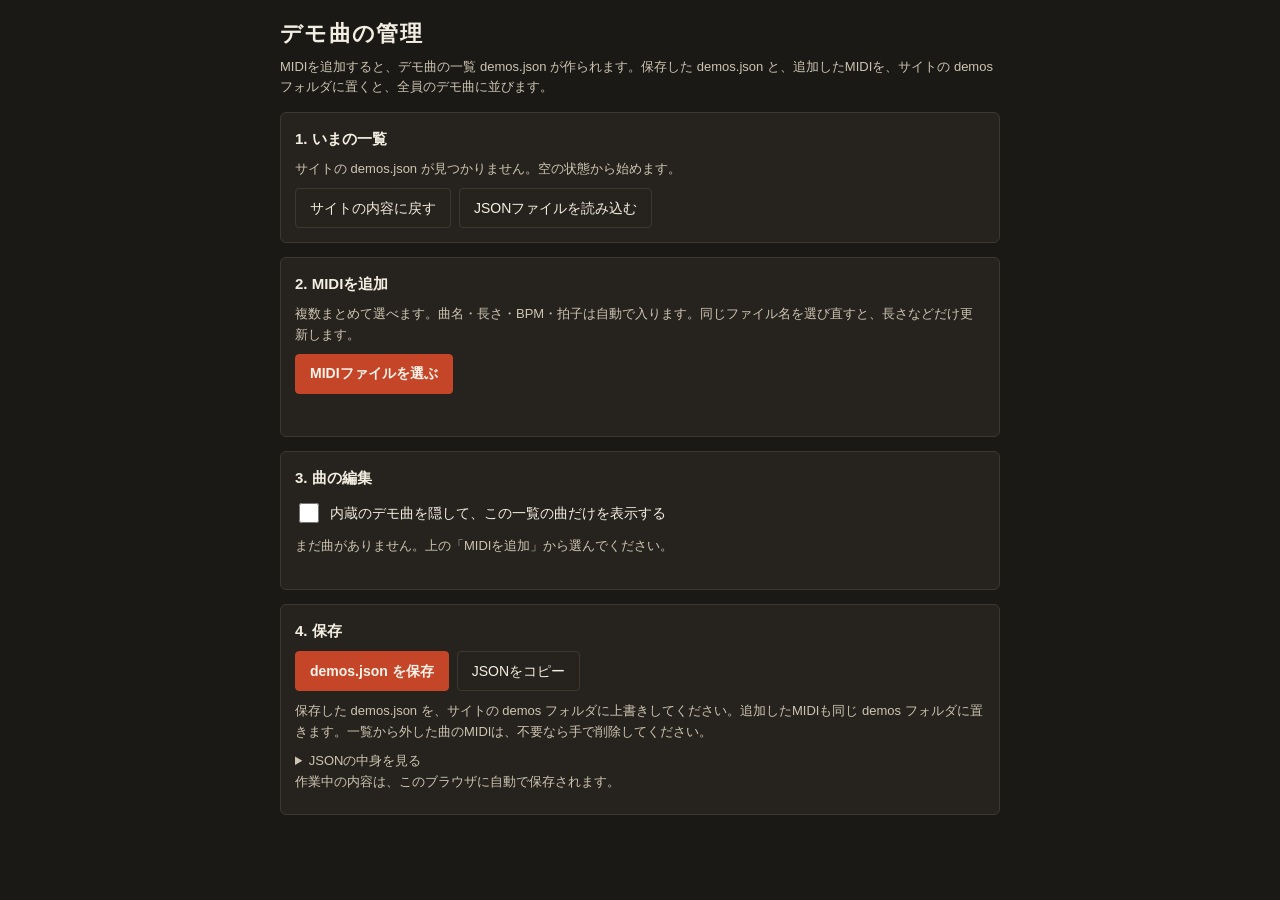
==== demos/admin.html @ 48be433e "Rename admin.html to admin.html" ====
<!doctype html>
<html lang="ja">
<head>
<meta charset="utf-8">
<meta name="viewport" content="width=device-width,initial-scale=1">
<meta name="theme-color" content="#1b1916">
<meta name="robots" content="noindex">
<title>デモ曲の管理</title>
<style>
:root { --bg:#1b1916; --panel:#26231e; --line:#3d382f; --fg:#f3eee2; --mute:#cdc5b2; --tap:#c44527; --tap-l:#f07a55; --on-tap:#fff4ea; --warn:#f2d98a; --ng:#ff7a7a; }
* { box-sizing:border-box; }
body { margin:0; background:var(--bg); color:var(--fg); font:15px/1.6 -apple-system,BlinkMacSystemFont,"Hiragino Sans","Yu Gothic",sans-serif; padding:max(14px,env(safe-area-inset-top)) 14px 40px; }
main { max-width:720px; margin:0 auto; }
h1 { font:700 22px/1.3 "Hiragino Mincho ProN","Yu Mincho","Noto Serif JP",serif; letter-spacing:.06em; margin:6px 0 8px; }
h2 { font-size:15px; margin:0 0 8px; }
p { margin:0 0 8px; }
.lead, .hint { color:var(--mute); font-size:13px; }
section { background:var(--panel); border:1px solid var(--line); border-radius:6px; padding:14px; margin:14px 0; }
button, .btn { font:inherit; font-size:14px; min-height:40px; padding:0 14px; border-radius:4px; border:1px solid var(--line); background:var(--panel); color:var(--fg); cursor:pointer; display:inline-flex; align-items:center; justify-content:center; }
button.main, .btn.main { background:var(--tap); border-color:var(--tap); color:var(--on-tap); font-weight:700; }
button:disabled { opacity:.45; cursor:default; }
button.danger { border-color:#7a3a2c; color:var(--tap-l); }
.btns { display:flex; flex-wrap:wrap; gap:8px; margin-top:8px; }
input[type=file] { display:none; }
input[type=text], select { width:100%; min-height:40px; padding:8px 10px; font-size:16px; background:var(--bg); color:var(--fg); border:1px solid var(--line); border-radius:4px; }
label { display:block; font-size:12px; color:var(--mute); margin-top:8px; }
label.chk { display:flex; align-items:center; gap:8px; font-size:14px; color:var(--fg); margin-top:10px; }
label.chk input { width:20px; height:20px; accent-color:var(--tap); }
.status { min-height:1.6em; font-size:13px; color:var(--mute); }
.status.ok { color:#6edc8c; } .status.ng { color:var(--ng); }
.card { border:1px solid var(--line); border-radius:6px; padding:12px; margin-top:10px; background:var(--bg); }
.grid2 { display:grid; grid-template-columns:1fr 1fr; gap:10px; }
@media (max-width:480px) { .grid2 { grid-template-columns:1fr; } }
.meta { font-size:12px; color:var(--mute); margin-top:8px; }
.warn { font-size:12px; color:var(--warn); margin-top:4px; }
.empty { color:var(--mute); font-size:13px; padding:10px 0; }
pre { background:var(--bg); border:1px solid var(--line); border-radius:4px; padding:10px; overflow:auto; font-size:12px; max-height:260px; white-space:pre-wrap; word-break:break-all; }
summary { cursor:pointer; font-size:13px; color:var(--mute); }
</style>
</head>
<body>
<main>
  <h1>デモ曲の管理</h1>
  <p class="lead">MIDIを追加すると、デモ曲の一覧 demos.json が作られます。保存した demos.json と、追加したMIDIを、サイトの demos フォルダに置くと、全員のデモ曲に並びます。</p>

  <section>
    <h2>1. いまの一覧</h2>
    <p id="src" class="status">読み込み中…</p>
    <div class="btns">
      <button id="reload" type="button">サイトの内容に戻す</button>
      <label class="btn" for="jsonIn" style="margin:0">JSONファイルを読み込む</label><input id="jsonIn" type="file" accept=".json,application/json">
    </div>
  </section>

  <section>
    <h2>2. MIDIを追加</h2>
    <p class="hint">複数まとめて選べます。曲名・長さ・BPM・拍子は自動で入ります。同じファイル名を選び直すと、長さなどだけ更新します。</p>
    <div class="btns"><label class="btn main" for="midiIn" style="margin:0">MIDIファイルを選ぶ</label><input id="midiIn" type="file" accept=".mid,.midi,audio/midi,audio/x-midi" multiple></div>
    <p id="msg" class="status" aria-live="polite"></p>
  </section>

  <section>
    <h2>3. 曲の編集</h2>
    <label class="chk"><input id="hideBuiltin" type="checkbox"> 内蔵のデモ曲を隠して、この一覧の曲だけを表示する</label>
    <div id="list"></div>
  </section>

  <section>
    <h2>4. 保存</h2>
    <p id="problem" class="warn" hidden></p>
    <div class="btns">
      <button id="save" class="main" type="button">demos.json を保存</button>
      <button id="copy" type="button">JSONをコピー</button>
    </div>
    <p class="hint" style="margin-top:10px">保存した demos.json を、サイトの demos フォルダに上書きしてください。追加したMIDIも同じ demos フォルダに置きます。一覧から外した曲のMIDIは、不要なら手で削除してください。</p>
    <details><summary>JSONの中身を見る</summary><pre id="json"></pre></details>
    <p class="hint">作業中の内容は、このブラウザに自動で保存されます。</p>
  </section>
</main>

<script>
(function () {
"use strict";
var DIFFS = [["easy", "やさしい"], ["normal", "ふつう"], ["hard", "むずかしい"], ["lunatic", "狂気的ー"]];
var FILE_RE = /^[\p{L}\p{N}_\-. ]{1,80}\.midi?$/iu;     // サイト本体（index.html）と同じ規則
var DRAFT = "mr_demo_admin_v1";
var state = { hideBuiltin: false, songs: [] };
var $ = function (id) { return document.getElementById(id); };

/* ---------- 補助 ---------- */
function jp(d) { for (var i = 0; i < DIFFS.length; i++) if (DIFFS[i][0] === d) return DIFFS[i][1]; return ""; }
function autoSub(s) { return s.bpm ? jp(s.diff) + " / " + s.bpm + " BPM / " + (s.sig || 4) + "拍子" : ""; }
var SUB_RE = /^(?:やさしい|ふつう|むずかしい|狂気的ー) \/ (\d+) BPM \/ (\d+)拍子$/;
function say(text, cls) { var m = $("msg"); m.textContent = text; m.className = "status" + (cls ? " " + cls : ""); }
function h(tag, props) {
  var e = document.createElement(tag);
  Object.keys(props || {}).forEach(function (k) { if (k === "text") e.textContent = props[k]; else if (k in e && k !== "list") e[k] = props[k]; else e.setAttribute(k, props[k]); });
  for (var i = 2; i < arguments.length; i++) if (arguments[i]) e.append(arguments[i]);
  return e;
}
function stem(f) { return f.replace(/\.midi?$/i, ""); }
function readBuf(f) {
  if (f.arrayBuffer) return f.arrayBuffer();
  return new Promise(function (ok, ng) { var r = new FileReader(); r.onload = function () { ok(r.result); }; r.onerror = function () { ng(r.error); }; r.readAsArrayBuffer(f); });
}

/* ---------- MIDI解析（長さ・BPM・拍子・曲名） ---------- */
function decodeTitle(bytes) {
  var tries = ["utf-8", "shift_jis"];
  for (var i = 0; i < tries.length; i++) {
    try { var t = new TextDecoder(tries[i], { fatal: true }).decode(bytes).trim(); if (t && !/[\u0000-\u001f\ufffd]/.test(t)) return t.slice(0, 60); } catch (e) {}
  }
  return null;
}
function analyze(buf) {
  var b = new Uint8Array(buf), n = b.length;
  if (n < 14 || String.fromCharCode(b[0], b[1], b[2], b[3]) !== "MThd") throw new Error("MIDIファイルではありません");
  var dv = new DataView(buf), ntrk = dv.getUint16(10), div = dv.getUint16(12);
  if (div & 0x8000) throw new Error("この形式のMIDIには対応していません");
  var pos = 8 + dv.getUint32(4), tempos = [], sig = null, title = null, endTick = 0, noteEnd = 0;
  function vl(i) { var v = 0, c; do { if (i >= n) throw new Error("MIDIが壊れています"); c = b[i++]; v = v * 128 + (c & 0x7f); } while (c & 0x80); return [v, i]; }
  for (var t = 0; t < ntrk; t++) {
    if (pos + 8 > n || String.fromCharCode(b[pos], b[pos + 1], b[pos + 2], b[pos + 3]) !== "MTrk") break;
    var stop = Math.min(n, pos + 8 + dv.getUint32(pos + 4)), i = pos + 8, tick = 0, run = 0;
    while (i < stop) {
      var r = vl(i); tick += r[0]; i = r[1]; var st = b[i];
      if (st === 0xff) {
        var typ = b[i + 1]; r = vl(i + 2); var l = r[0], j = r[1], d = b.subarray(j, j + l); i = j + l;
        if (typ === 0x51 && l === 3) tempos.push([tick, d[0] * 65536 + d[1] * 256 + d[2]]);
        else if (typ === 0x58 && l >= 2 && !sig) sig = d[0];
        else if (typ === 0x03 && t === 0 && !title && l) title = decodeTitle(d);
      } else if (st === 0xf0 || st === 0xf7) { r = vl(i + 1); i = r[1] + r[0]; }
      else {
        if (st & 0x80) { run = st; i++; }
        if ((run & 0xf0) === 0x80 || (run & 0xf0) === 0x90) noteEnd = Math.max(noteEnd, tick);
        i += ((run & 0xf0) === 0xc0 || (run & 0xf0) === 0xd0) ? 1 : 2;
      }
    }
    endTick = Math.max(endTick, tick); pos = stop;
  }
  if (noteEnd) endTick = noteEnd;      // 末尾の余白ではなく、最後の音の終わりまでを曲の長さとする
  tempos.sort(function (a, c) { return a[0] - c[0]; });
  if (!tempos.length || tempos[0][0] > 0) tempos.unshift([0, 500000]);
  var sec = 0, lastT = 0, lastUs = tempos[0][1];
  for (var k = 1; k < tempos.length; k++) { if (tempos[k][0] > endTick) break; sec += (tempos[k][0] - lastT) * lastUs / div / 1e6; lastT = tempos[k][0]; lastUs = tempos[k][1]; }
  sec += (endTick - lastT) * lastUs / div / 1e6;
  if (!(sec > 0)) throw new Error("音が見つかりません");
  return { title: title, sec: Math.round(sec), bpm: Math.round(6e7 / tempos[0][1]), sig: sig || 4 };
}

/* ---------- 状態の保存と出力 ---------- */
function plain(s) { var o = { name: s.name, file: s.file, diff: s.diff, sub: s.sub, desc: s.desc, sec: s.sec }; if (s.key) o.key = s.key; return o; }
function toJson() { return JSON.stringify({ hideBuiltin: !!state.hideBuiltin, songs: state.songs.map(plain) }, null, 2) + "\n"; }
function problems(s) {
  var p = [];
  if (!s.name.trim()) p.push("曲名が空です");
  if (!FILE_RE.test(s.file) || s.file.indexOf("..") >= 0) p.push("ファイル名に使えない文字があります。使えるのは文字・数字・- _ . と空白だけで、拡張子は .mid か .midi です");
  var same = state.songs.filter(function (o) { return o.file === s.file; }).length;
  if (same > 1) p.push("同じファイル名の曲があります");
  return p;
}
function persist() {
  try { localStorage.setItem(DRAFT, JSON.stringify({ hideBuiltin: state.hideBuiltin, songs: state.songs.map(function (s) { var o = plain(s); o.bpm = s.bpm; o.sig = s.sig; o.subAuto = s.subAuto; return o; }) })); } catch (e) {}
  $("json").textContent = toJson();
  var bad = state.songs.reduce(function (c, s) { return c + (problems(s).length ? 1 : 0); }, 0), el = $("problem");
  el.hidden = !bad; el.textContent = bad ? "ファイル名などに問題がある曲が " + bad + " 件あります。直すまで、その曲はサイトに表示されません。" : "";
}

/* ---------- 取り込み ---------- */
function normalize(j) {
  var list = Array.isArray(j) ? j : (j && Array.isArray(j.songs) ? j.songs : []);
  var songs = [];
  list.slice(0, 200).forEach(function (x) {
    if (!x || typeof x !== "object" || (!x.name && !x.file)) return;
    var s = { name: String(x.name || "").slice(0, 60), file: String(x.file || ""), diff: jp(x.diff) ? x.diff : "normal", sub: String(x.sub || "").slice(0, 40), desc: String(x.desc || "").slice(0, 80), sec: x.sec > 0 && x.sec < 7200 ? Math.round(x.sec) : 0 };
    if (x.key) s.key = String(x.key);
    var m = SUB_RE.exec(s.sub);
    s.bpm = x.bpm > 0 ? x.bpm : (m ? +m[1] : 0); s.sig = x.sig > 0 ? x.sig : (m ? +m[2] : 4);
    s.subAuto = typeof x.subAuto === "boolean" ? x.subAuto : !!m;
    songs.push(s);
  });
  return { hideBuiltin: !!(j && !Array.isArray(j) && j.hideBuiltin), songs: songs };
}
function setState(j, label) { state = normalize(j); $("hideBuiltin").checked = state.hideBuiltin; render(); persist(); $("src").textContent = label; $("src").className = "status ok"; }
async function loadSite() {
  var urls = ["demos.json", "demos/demos.json"];
  for (var i = 0; i < urls.length; i++) {
    try { var r = await fetch(urls[i], { cache: "no-store" }); if (!r.ok) continue; var j = await r.json(); setState(j, "サイトの demos.json を読み込みました（" + normalize(j).songs.length + "曲）"); return true; } catch (e) {}
  }
  setState({ hideBuiltin: false, songs: [] }, "サイトの demos.json が見つかりません。空の状態から始めます。");
  $("src").className = "status"; return false;
}
async function addFiles(files) {
  var added = 0, updated = 0, errs = [];
  for (var i = 0; i < files.length; i++) {
    var f = files[i];
    if (!/\.midi?$/i.test(f.name)) { errs.push(f.name + ": MIDIファイルではありません"); continue; }
    try {
      var buf = await readBuf(f), a = analyze(buf), cur = null;
      state.songs.forEach(function (s) { if (s.file === f.name) cur = s; });
      if (cur) { cur.sec = a.sec; cur.bpm = a.bpm; cur.sig = a.sig; cur.buf = buf; if (cur.subAuto) cur.sub = autoSub(cur); updated++; }
      else {
        var s = { name: a.title || stem(f.name).slice(0, 60), file: f.name, diff: "normal", desc: "", sec: a.sec, bpm: a.bpm, sig: a.sig, subAuto: true, buf: buf };
        s.sub = autoSub(s); state.songs.push(s); added++;
      }
    } catch (e) { errs.push(f.name + ": " + e.message); }
  }
  render(); persist();
  var parts = []; if (added) parts.push(added + "曲を追加"); if (updated) parts.push(updated + "曲を更新");
  say((parts.join("、") || "追加なし") + (errs.length ? "。読み込めなかったファイル: " + errs.join(" ／ ") : "") + (added || updated ? "。MIDIは、保存した demos.json と同じ demos フォルダに置いてください" : ""), errs.length ? "ng" : "ok");
}

/* ---------- 画面 ---------- */
function download(name, blob) {
  var a = document.createElement("a"); a.href = URL.createObjectURL(blob); a.download = name; document.body.append(a); a.click(); a.remove();
  setTimeout(function () { URL.revokeObjectURL(a.href); }, 4000);
}
function move(i, d) { var j = i + d; if (j < 0 || j >= state.songs.length) return; var t = state.songs[i]; state.songs[i] = state.songs[j]; state.songs[j] = t; render(); persist(); }
function render() {
  var box = $("list"); box.textContent = "";
  if (!state.songs.length) { box.append(h("p", { className: "empty", text: "まだ曲がありません。上の「MIDIを追加」から選んでください。" })); return; }
  state.songs.forEach(function (s, i) {
    var warn = h("div"), subIn, fileIn, meta = h("p", { className: "meta" });
    function check() {
      warn.textContent = ""; problems(s).forEach(function (m) { warn.append(h("p", { className: "warn", text: m })); });
      meta.textContent = (s.sec ? "約" + s.sec + "秒" : "長さ不明") + " ／ " + (s.buf ? "MIDIを読み込み済み" : "MIDIはこの画面にありません（一覧のみ）");
    }
    var nameIn = h("input", { type: "text", value: s.name, maxLength: 60, oninput: function () { s.name = nameIn.value; check(); persist(); } });
    var diffIn = h("select", { onchange: function () { s.diff = diffIn.value; if (s.subAuto) { s.sub = autoSub(s); subIn.value = s.sub; } persist(); } });
    DIFFS.forEach(function (d) { var o = h("option", { value: d[0], text: d[1] }); if (d[0] === s.diff) o.selected = true; diffIn.append(o); });
    var descIn = h("input", { type: "text", value: s.desc, maxLength: 80, placeholder: "一言（任意）", oninput: function () { s.desc = descIn.value; persist(); } });
    subIn = h("input", { type: "text", value: s.sub, maxLength: 40, oninput: function () { s.sub = subIn.value; s.subAuto = false; persist(); } });
    fileIn = h("input", { type: "text", value: s.file, maxLength: 80, oninput: function () { s.file = fileIn.value; check(); persist(); } });
    var save = h("button", { type: "button", text: "MIDIを保存", disabled: !s.buf, title: "いまのファイル名でMIDIを保存します", onclick: function () { download(s.file, new Blob([s.buf], { type: "audio/midi" })); } });
    var del = h("button", { type: "button", className: "danger", text: "削除", onclick: function () {
      if (!confirm("「" + (s.name || s.file) + "」を一覧から外しますか。\nMIDIファイルは demos フォルダに残るので、不要なら手で削除してください。")) return;
      state.songs.splice(i, 1); render(); persist(); say("「" + (s.name || s.file) + "」を一覧から外しました", "ok"); } });
    var card = h("div", { className: "card" },
      h("label", { text: "曲名", style: "margin-top:0" }), nameIn,
      h("div", { className: "grid2" }, h("div", {}, h("label", { text: "おすすめ難易度" }), diffIn), h("div", {}, h("label", { text: "一言" }), descIn)),
      h("label", { text: "曲名の下に出る説明" }), subIn,
      h("label", { text: "ファイル名（demos フォルダのMIDIと同じ名前にします）" }), fileIn, warn, meta,
      h("div", { className: "btns" },
        h("button", { type: "button", text: "↑ 上へ", disabled: i === 0, onclick: function () { move(i, -1); } }),
        h("button", { type: "button", text: "↓ 下へ", disabled: i === state.songs.length - 1, onclick: function () { move(i, 1); } }),
        save, del));
    check(); box.append(card);
  });
}

/* ---------- 配線 ---------- */
$("midiIn").onchange = function () { var f = Array.prototype.slice.call(this.files); this.value = ""; if (f.length) addFiles(f); };
$("jsonIn").onchange = async function () {
  var f = this.files[0]; this.value = ""; if (!f) return;
  try { var buf = await readBuf(f), j = JSON.parse(new TextDecoder("utf-8").decode(buf)); setState(j, "「" + f.name + "」を読み込みました（" + normalize(j).songs.length + "曲）"); }
  catch (e) { $("src").textContent = "JSONを読み込めませんでした: " + e.message; $("src").className = "status ng"; }
};
$("hideBuiltin").onchange = function () { state.hideBuiltin = this.checked; persist(); };
$("reload").onclick = function () { if (state.songs.length && !confirm("編集中の内容を破棄して、サイトの demos.json に戻しますか。")) return; loadSite(); };
$("save").onclick = function () { download("demos.json", new Blob([toJson()], { type: "application/json" })); say("demos.json を保存しました。サイトの demos フォルダに置いてください", "ok"); };
$("copy").onclick = async function () {
  try { await navigator.clipboard.writeText(toJson()); say("JSONをコピーしました", "ok"); }
  catch (e) { var d = document.querySelector("details"); d.open = true; var r = document.createRange(); r.selectNodeContents($("json")); var s = getSelection(); s.removeAllRanges(); s.addRange(r); say("コピーできませんでした。表示したJSONを選択してコピーしてください", "ng"); }
};
window.__admin = { addFiles: addFiles, analyze: analyze, getState: function () { return state; }, toJson: toJson, loadSite: loadSite, setState: setState };

/* ---------- 起動 ---------- */
var draft = null;
try { draft = JSON.parse(localStorage.getItem(DRAFT) || "null"); } catch (e) {}
if (draft && Array.isArray(draft.songs) && draft.songs.length) setState(draft, "前回の作業内容を復元しました。サイトの内容に戻すには、下のボタンを押してください。");
else loadSite();
})();
</script>
</body>
</html>
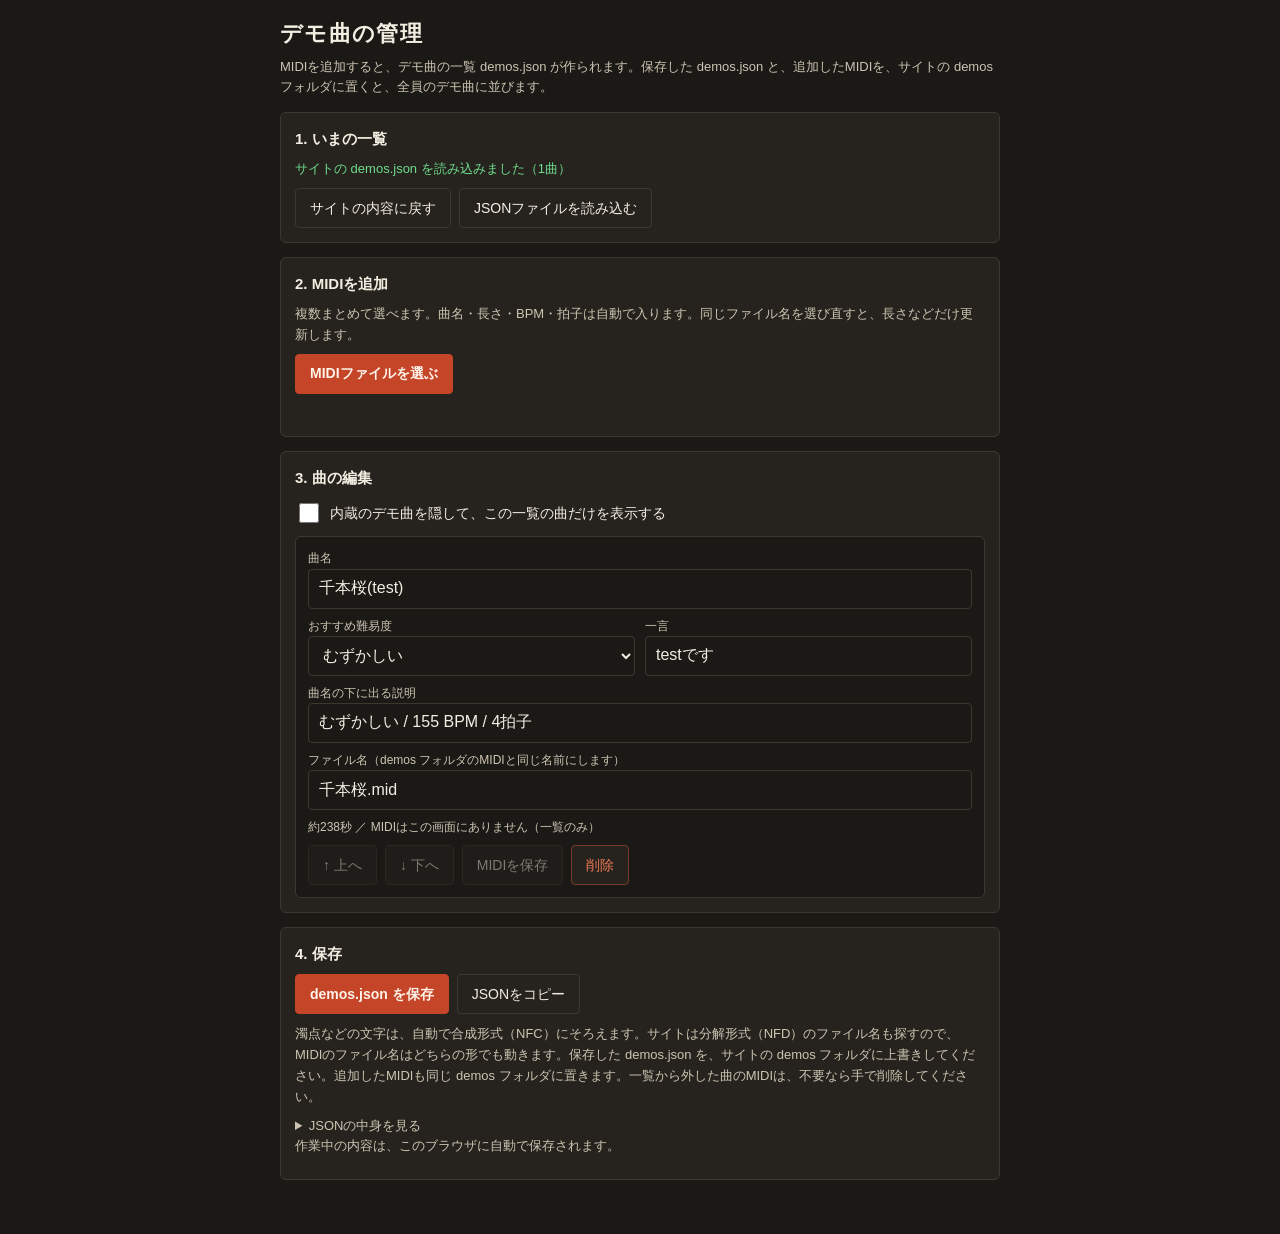
==== commit b666f855: "Update admin.html" ====
--- a/demos/admin.html
+++ b/demos/admin.html
@@ -72,7 +72,7 @@
       <button id="save" class="main" type="button">demos.json を保存</button>
       <button id="copy" type="button">JSONをコピー</button>
     </div>
-    <p class="hint" style="margin-top:10px">保存した demos.json を、サイトの demos フォルダに上書きしてください。追加したMIDIも同じ demos フォルダに置きます。一覧から外した曲のMIDIは、不要なら手で削除してください。</p>
+    <p class="hint" style="margin-top:10px">濁点などの文字は、自動で合成形式（NFC）にそろえます。サイトは分解形式（NFD）のファイル名も探すので、MIDIのファイル名はどちらの形でも動きます。保存した demos.json を、サイトの demos フォルダに上書きしてください。追加したMIDIも同じ demos フォルダに置きます。一覧から外した曲のMIDIは、不要なら手で削除してください。</p>
     <details><summary>JSONの中身を見る</summary><pre id="json"></pre></details>
     <p class="hint">作業中の内容は、このブラウザに自動で保存されます。</p>
   </section>
@@ -82,12 +82,14 @@
 (function () {
 "use strict";
 var DIFFS = [["easy", "やさしい"], ["normal", "ふつう"], ["hard", "むずかしい"], ["lunatic", "狂気的ー"]];
-var FILE_RE = /^[\p{L}\p{N}_\-. ]{1,80}\.midi?$/iu;     // サイト本体（index.html）と同じ規則
+var FILE_RE = /^[\p{L}\p{N}\p{M}_\-. ]{1,80}\.midi?$/iu;     // サイト本体（index.html）と同じ規則
 var DRAFT = "mr_demo_admin_v1";
 var state = { hideBuiltin: false, songs: [] };
 var $ = function (id) { return document.getElementById(id); };
 
 /* ---------- 補助 ---------- */
+/* iOSなどで濁点が分解された文字(NFD)になることがあるため、保存する文字はすべて合成形式(NFC)にそろえる */
+function nfc(s) { return String(s == null ? "" : s).normalize("NFC"); }
 function jp(d) { for (var i = 0; i < DIFFS.length; i++) if (DIFFS[i][0] === d) return DIFFS[i][1]; return ""; }
 function autoSub(s) { return s.bpm ? jp(s.diff) + " / " + s.bpm + " BPM / " + (s.sig || 4) + "拍子" : ""; }
 var SUB_RE = /^(?:やさしい|ふつう|むずかしい|狂気的ー) \/ (\d+) BPM \/ (\d+)拍子$/;
@@ -108,7 +110,7 @@
 function decodeTitle(bytes) {
   var tries = ["utf-8", "shift_jis"];
   for (var i = 0; i < tries.length; i++) {
-    try { var t = new TextDecoder(tries[i], { fatal: true }).decode(bytes).trim(); if (t && !/[\u0000-\u001f\ufffd]/.test(t)) return t.slice(0, 60); } catch (e) {}
+    try { var t = new TextDecoder(tries[i], { fatal: true }).decode(bytes).trim(); if (t && !/[\u0000-\u001f\ufffd]/.test(t)) return nfc(t).slice(0, 60); } catch (e) {}
   }
   return null;
 }
@@ -149,13 +151,13 @@
 }
 
 /* ---------- 状態の保存と出力 ---------- */
-function plain(s) { var o = { name: s.name, file: s.file, diff: s.diff, sub: s.sub, desc: s.desc, sec: s.sec }; if (s.key) o.key = s.key; return o; }
+function plain(s) { var o = { name: nfc(s.name), file: nfc(s.file), diff: s.diff, sub: nfc(s.sub), desc: nfc(s.desc), sec: s.sec }; if (s.key) o.key = nfc(s.key); return o; }
 function toJson() { return JSON.stringify({ hideBuiltin: !!state.hideBuiltin, songs: state.songs.map(plain) }, null, 2) + "\n"; }
 function problems(s) {
   var p = [];
-  if (!s.name.trim()) p.push("曲名が空です");
-  if (!FILE_RE.test(s.file) || s.file.indexOf("..") >= 0) p.push("ファイル名に使えない文字があります。使えるのは文字・数字・- _ . と空白だけで、拡張子は .mid か .midi です");
-  var same = state.songs.filter(function (o) { return o.file === s.file; }).length;
+  if (!nfc(s.name).trim()) p.push("曲名が空です");
+  if (!FILE_RE.test(nfc(s.file)) || s.file.indexOf("..") >= 0) p.push("ファイル名に使えない文字があります。使えるのは文字・数字・- _ . と空白だけで、拡張子は .mid か .midi です");
+  var same = state.songs.filter(function (o) { return nfc(o.file) === nfc(s.file); }).length;
   if (same > 1) p.push("同じファイル名の曲があります");
   return p;
 }
@@ -172,8 +174,8 @@
   var songs = [];
   list.slice(0, 200).forEach(function (x) {
     if (!x || typeof x !== "object" || (!x.name && !x.file)) return;
-    var s = { name: String(x.name || "").slice(0, 60), file: String(x.file || ""), diff: jp(x.diff) ? x.diff : "normal", sub: String(x.sub || "").slice(0, 40), desc: String(x.desc || "").slice(0, 80), sec: x.sec > 0 && x.sec < 7200 ? Math.round(x.sec) : 0 };
-    if (x.key) s.key = String(x.key);
+    var s = { name: nfc(x.name).slice(0, 60), file: nfc(x.file), diff: jp(x.diff) ? x.diff : "normal", sub: nfc(x.sub).slice(0, 40), desc: nfc(x.desc).slice(0, 80), sec: x.sec > 0 && x.sec < 7200 ? Math.round(x.sec) : 0 };
+    if (x.key) s.key = nfc(x.key);
     var m = SUB_RE.exec(s.sub);
     s.bpm = x.bpm > 0 ? x.bpm : (m ? +m[1] : 0); s.sig = x.sig > 0 ? x.sig : (m ? +m[2] : 4);
     s.subAuto = typeof x.subAuto === "boolean" ? x.subAuto : !!m;
@@ -193,17 +195,17 @@
 async function addFiles(files) {
   var added = 0, updated = 0, errs = [];
   for (var i = 0; i < files.length; i++) {
-    var f = files[i];
-    if (!/\.midi?$/i.test(f.name)) { errs.push(f.name + ": MIDIファイルではありません"); continue; }
+    var f = files[i], fname = nfc(f.name);
+    if (!/\.midi?$/i.test(fname)) { errs.push(fname + ": MIDIファイルではありません"); continue; }
     try {
       var buf = await readBuf(f), a = analyze(buf), cur = null;
-      state.songs.forEach(function (s) { if (s.file === f.name) cur = s; });
+      state.songs.forEach(function (s) { if (nfc(s.file) === fname) cur = s; });
       if (cur) { cur.sec = a.sec; cur.bpm = a.bpm; cur.sig = a.sig; cur.buf = buf; if (cur.subAuto) cur.sub = autoSub(cur); updated++; }
       else {
-        var s = { name: a.title || stem(f.name).slice(0, 60), file: f.name, diff: "normal", desc: "", sec: a.sec, bpm: a.bpm, sig: a.sig, subAuto: true, buf: buf };
+        var s = { name: a.title || stem(fname).slice(0, 60), file: fname, diff: "normal", desc: "", sec: a.sec, bpm: a.bpm, sig: a.sig, subAuto: true, buf: buf };
         s.sub = autoSub(s); state.songs.push(s); added++;
       }
-    } catch (e) { errs.push(f.name + ": " + e.message); }
+    } catch (e) { errs.push(fname + ": " + e.message); }
   }
   render(); persist();
   var parts = []; if (added) parts.push(added + "曲を追加"); if (updated) parts.push(updated + "曲を更新");
@@ -225,13 +227,18 @@
       warn.textContent = ""; problems(s).forEach(function (m) { warn.append(h("p", { className: "warn", text: m })); });
       meta.textContent = (s.sec ? "約" + s.sec + "秒" : "長さ不明") + " ／ " + (s.buf ? "MIDIを読み込み済み" : "MIDIはこの画面にありません（一覧のみ）");
     }
+    function fix(el, set) { return function () { var v = nfc(el.value); if (v !== el.value) el.value = v; set(v); check(); persist(); }; }
     var nameIn = h("input", { type: "text", value: s.name, maxLength: 60, oninput: function () { s.name = nameIn.value; check(); persist(); } });
+    nameIn.onchange = fix(nameIn, function (v) { s.name = v; });
     var diffIn = h("select", { onchange: function () { s.diff = diffIn.value; if (s.subAuto) { s.sub = autoSub(s); subIn.value = s.sub; } persist(); } });
     DIFFS.forEach(function (d) { var o = h("option", { value: d[0], text: d[1] }); if (d[0] === s.diff) o.selected = true; diffIn.append(o); });
     var descIn = h("input", { type: "text", value: s.desc, maxLength: 80, placeholder: "一言（任意）", oninput: function () { s.desc = descIn.value; persist(); } });
+    descIn.onchange = fix(descIn, function (v) { s.desc = v; });
     subIn = h("input", { type: "text", value: s.sub, maxLength: 40, oninput: function () { s.sub = subIn.value; s.subAuto = false; persist(); } });
+    subIn.onchange = fix(subIn, function (v) { s.sub = v; });
     fileIn = h("input", { type: "text", value: s.file, maxLength: 80, oninput: function () { s.file = fileIn.value; check(); persist(); } });
-    var save = h("button", { type: "button", text: "MIDIを保存", disabled: !s.buf, title: "いまのファイル名でMIDIを保存します", onclick: function () { download(s.file, new Blob([s.buf], { type: "audio/midi" })); } });
+    fileIn.onchange = fix(fileIn, function (v) { s.file = v; });
+    var save = h("button", { type: "button", text: "MIDIを保存", disabled: !s.buf, title: "いまのファイル名でMIDIを保存します", onclick: function () { download(nfc(s.file), new Blob([s.buf], { type: "audio/midi" })); } });
     var del = h("button", { type: "button", className: "danger", text: "削除", onclick: function () {
       if (!confirm("「" + (s.name || s.file) + "」を一覧から外しますか。\nMIDIファイルは demos フォルダに残るので、不要なら手で削除してください。")) return;
       state.songs.splice(i, 1); render(); persist(); say("「" + (s.name || s.file) + "」を一覧から外しました", "ok"); } });
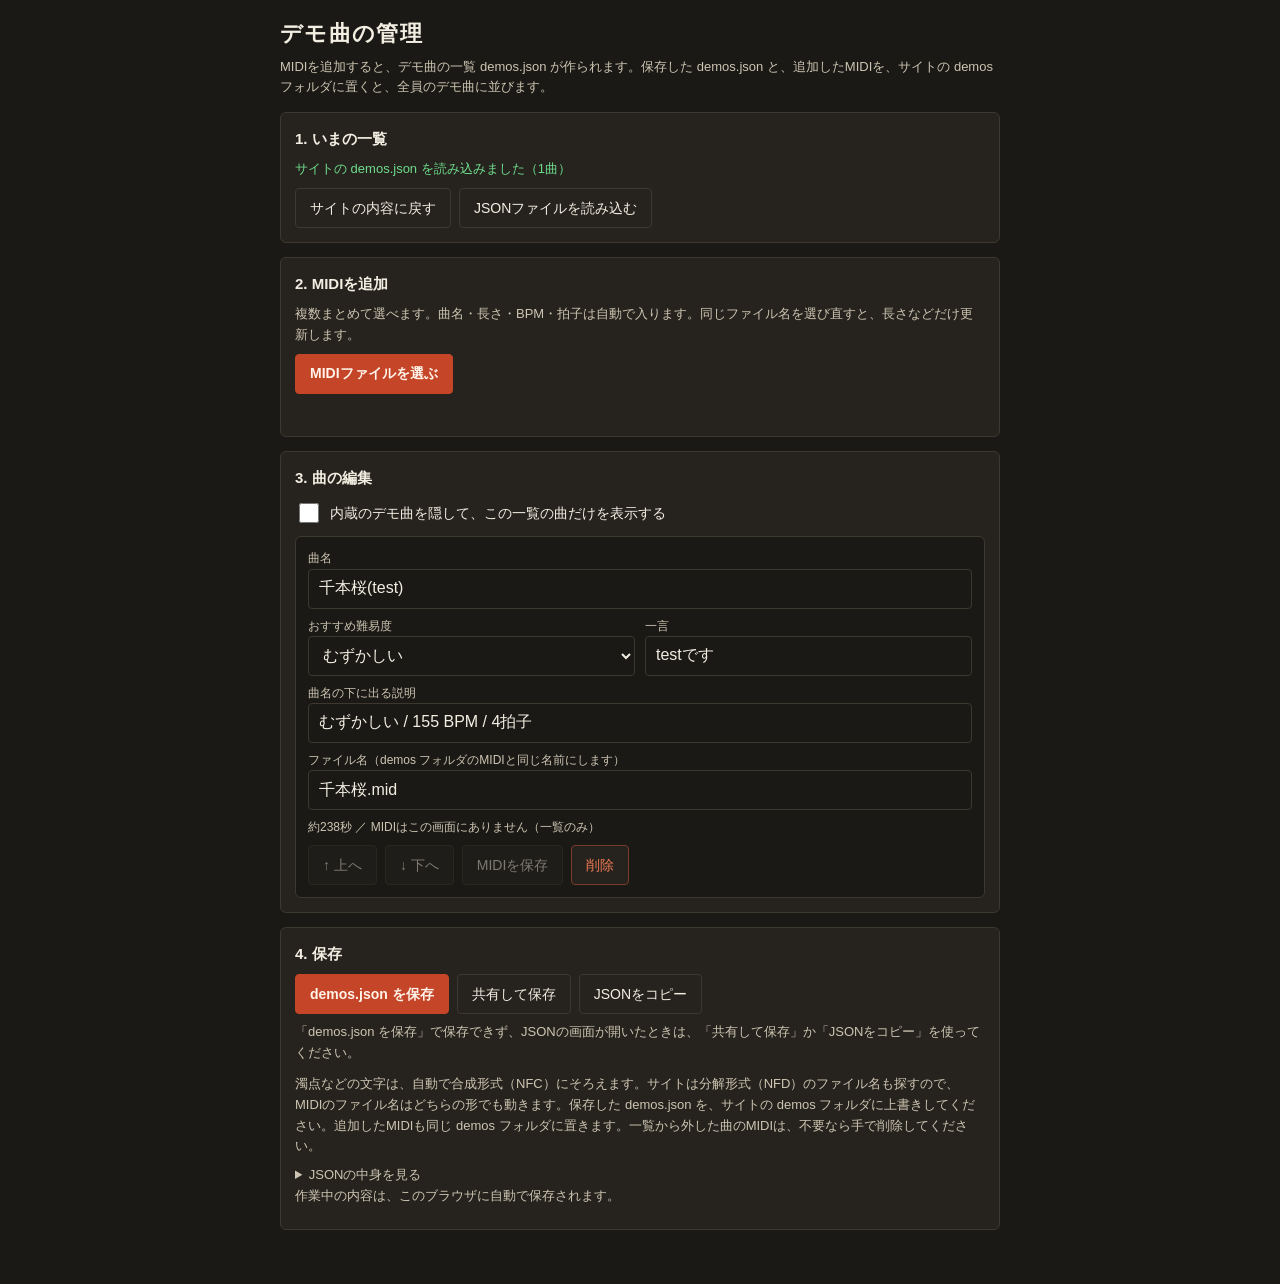
==== commit 8cadaab6: "Update admin.html" ====
--- a/demos/admin.html
+++ b/demos/admin.html
@@ -70,8 +70,10 @@
     <p id="problem" class="warn" hidden></p>
     <div class="btns">
       <button id="save" class="main" type="button">demos.json を保存</button>
+      <button id="share" type="button" hidden>共有して保存</button>
       <button id="copy" type="button">JSONをコピー</button>
     </div>
+    <p class="hint" style="margin-top:8px">「demos.json を保存」で保存できず、JSONの画面が開いたときは、「共有して保存」か「JSONをコピー」を使ってください。</p>
     <p class="hint" style="margin-top:10px">濁点などの文字は、自動で合成形式（NFC）にそろえます。サイトは分解形式（NFD）のファイル名も探すので、MIDIのファイル名はどちらの形でも動きます。保存した demos.json を、サイトの demos フォルダに上書きしてください。追加したMIDIも同じ demos フォルダに置きます。一覧から外した曲のMIDIは、不要なら手で削除してください。</p>
     <details><summary>JSONの中身を見る</summary><pre id="json"></pre></details>
     <p class="hint">作業中の内容は、このブラウザに自動で保存されます。</p>
@@ -213,9 +215,23 @@
 }
 
 /* ---------- 画面 ---------- */
+/* iOSのSafariなどは、application/json や audio/midi のままだと download 指定を無視してその場で開くことがある。
+   汎用のバイナリ型にして、必ずダウンロードとして扱わせる */
 function download(name, blob) {
-  var a = document.createElement("a"); a.href = URL.createObjectURL(blob); a.download = name; document.body.append(a); a.click(); a.remove();
-  setTimeout(function () { URL.revokeObjectURL(a.href); }, 4000);
+  var url = URL.createObjectURL(new Blob([blob], { type: "application/octet-stream" }));
+  var a = document.createElement("a"); a.href = url; a.download = name; a.rel = "noopener"; a.style.display = "none";
+  document.body.append(a); a.click(); a.remove();
+  setTimeout(function () { URL.revokeObjectURL(url); }, 60000);
+}
+/* 共有シート経由で「ファイルに保存」できる環境(iPhoneなど)向け。ダウンロードが効かないときの代わり */
+function shareTypes(name) { return /\.json$/i.test(name) ? ["application/json", "text/plain"] : ["audio/midi", "application/octet-stream"]; }
+function shareFileFor(name, text) {
+  if (!window.File || !navigator.canShare || !navigator.share) return null;
+  var types = shareTypes(name);
+  for (var i = 0; i < types.length; i++) {
+    try { var f = new File([text], name, { type: types[i] }); if (navigator.canShare({ files: [f] })) return f; } catch (e) {}
+  }
+  return null;
 }
 function move(i, d) { var j = i + d; if (j < 0 || j >= state.songs.length) return; var t = state.songs[i]; state.songs[i] = state.songs[j]; state.songs[j] = t; render(); persist(); }
 function render() {
@@ -265,6 +281,13 @@
 $("hideBuiltin").onchange = function () { state.hideBuiltin = this.checked; persist(); };
 $("reload").onclick = function () { if (state.songs.length && !confirm("編集中の内容を破棄して、サイトの demos.json に戻しますか。")) return; loadSite(); };
 $("save").onclick = function () { download("demos.json", new Blob([toJson()], { type: "application/json" })); say("demos.json を保存しました。サイトの demos フォルダに置いてください", "ok"); };
+if (shareFileFor("demos.json", "{}")) $("share").hidden = false;
+$("share").onclick = async function () {
+  var f = shareFileFor("demos.json", toJson());
+  if (!f) { say("この環境では共有で保存できません。「JSONをコピー」を使ってください", "ng"); return; }
+  try { await navigator.share({ files: [f], title: "demos.json" }); say("共有しました。「ファイルに保存」を選ぶと、demos.json として保存できます", "ok"); }
+  catch (e) { if (e && e.name === "AbortError") return; say("共有できませんでした: " + (e && e.message ? e.message : e), "ng"); }
+};
 $("copy").onclick = async function () {
   try { await navigator.clipboard.writeText(toJson()); say("JSONをコピーしました", "ok"); }
   catch (e) { var d = document.querySelector("details"); d.open = true; var r = document.createRange(); r.selectNodeContents($("json")); var s = getSelection(); s.removeAllRanges(); s.addRange(r); say("コピーできませんでした。表示したJSONを選択してコピーしてください", "ng"); }
